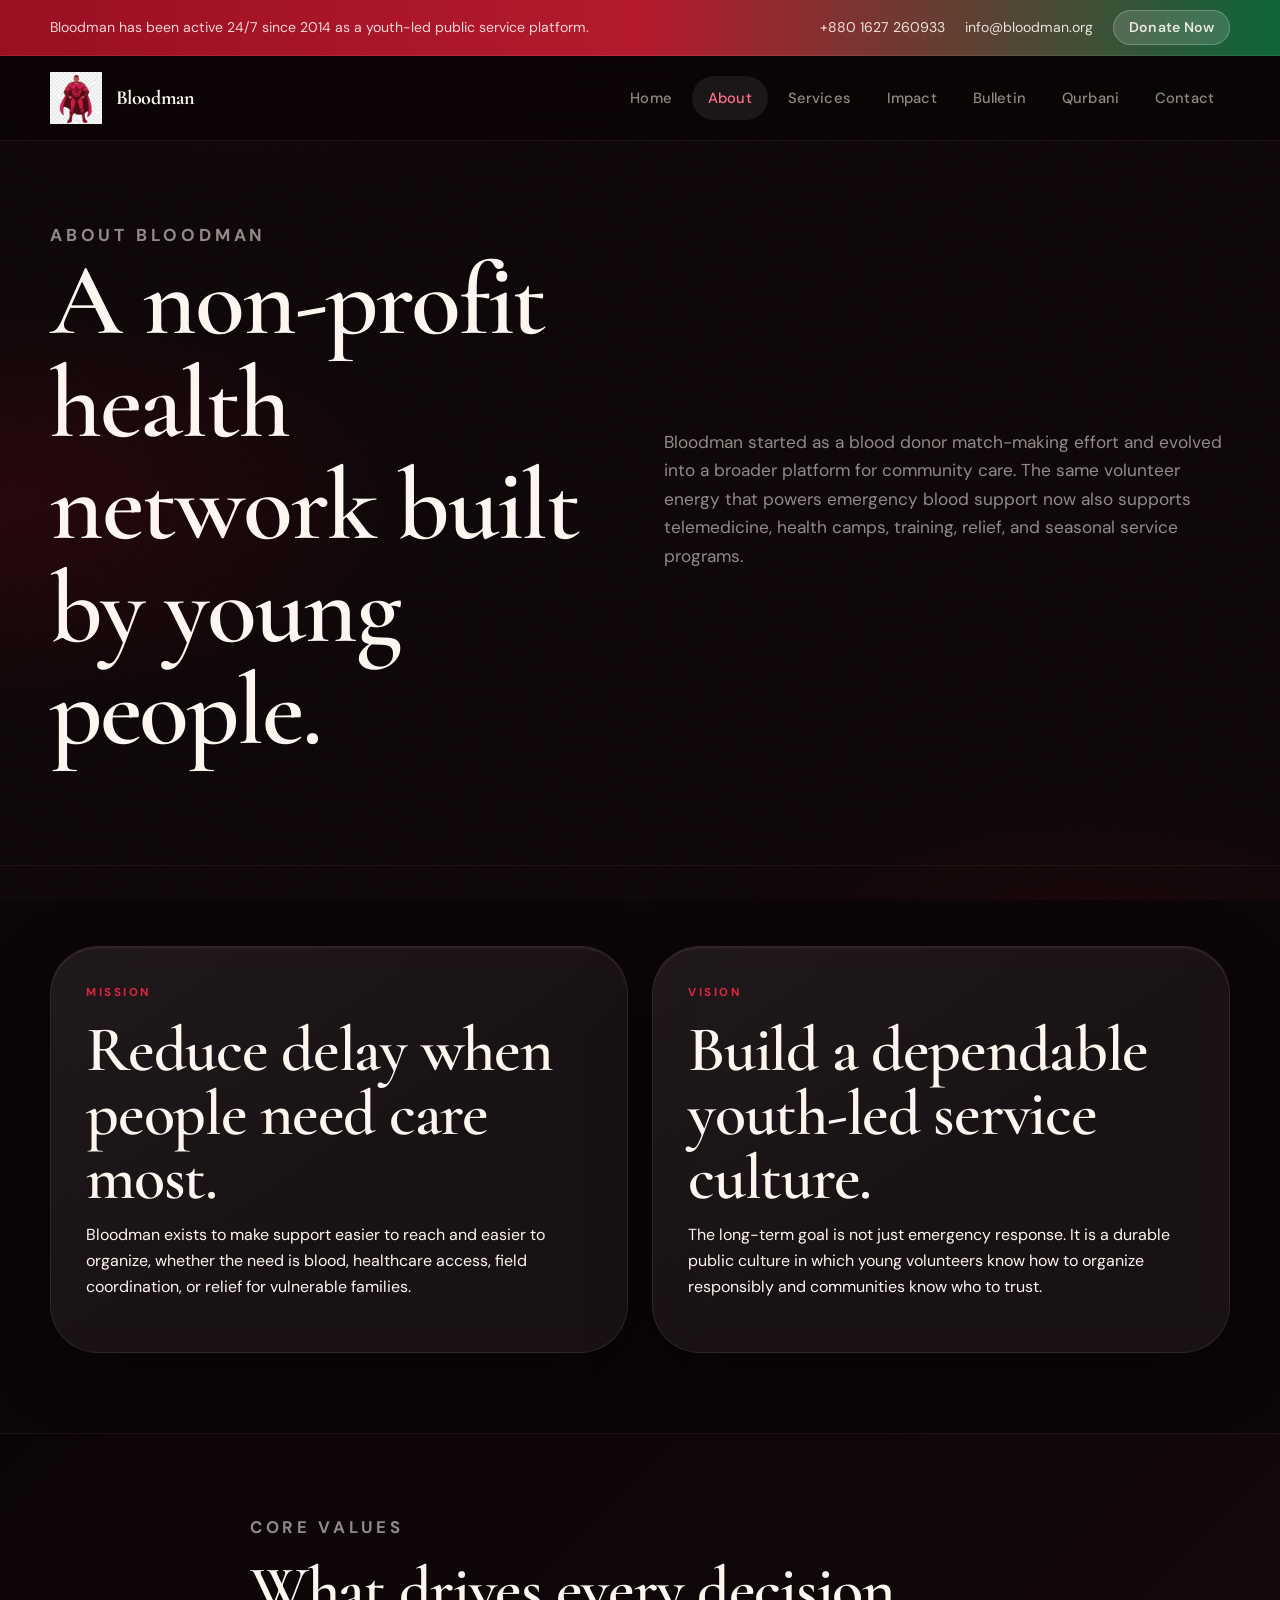
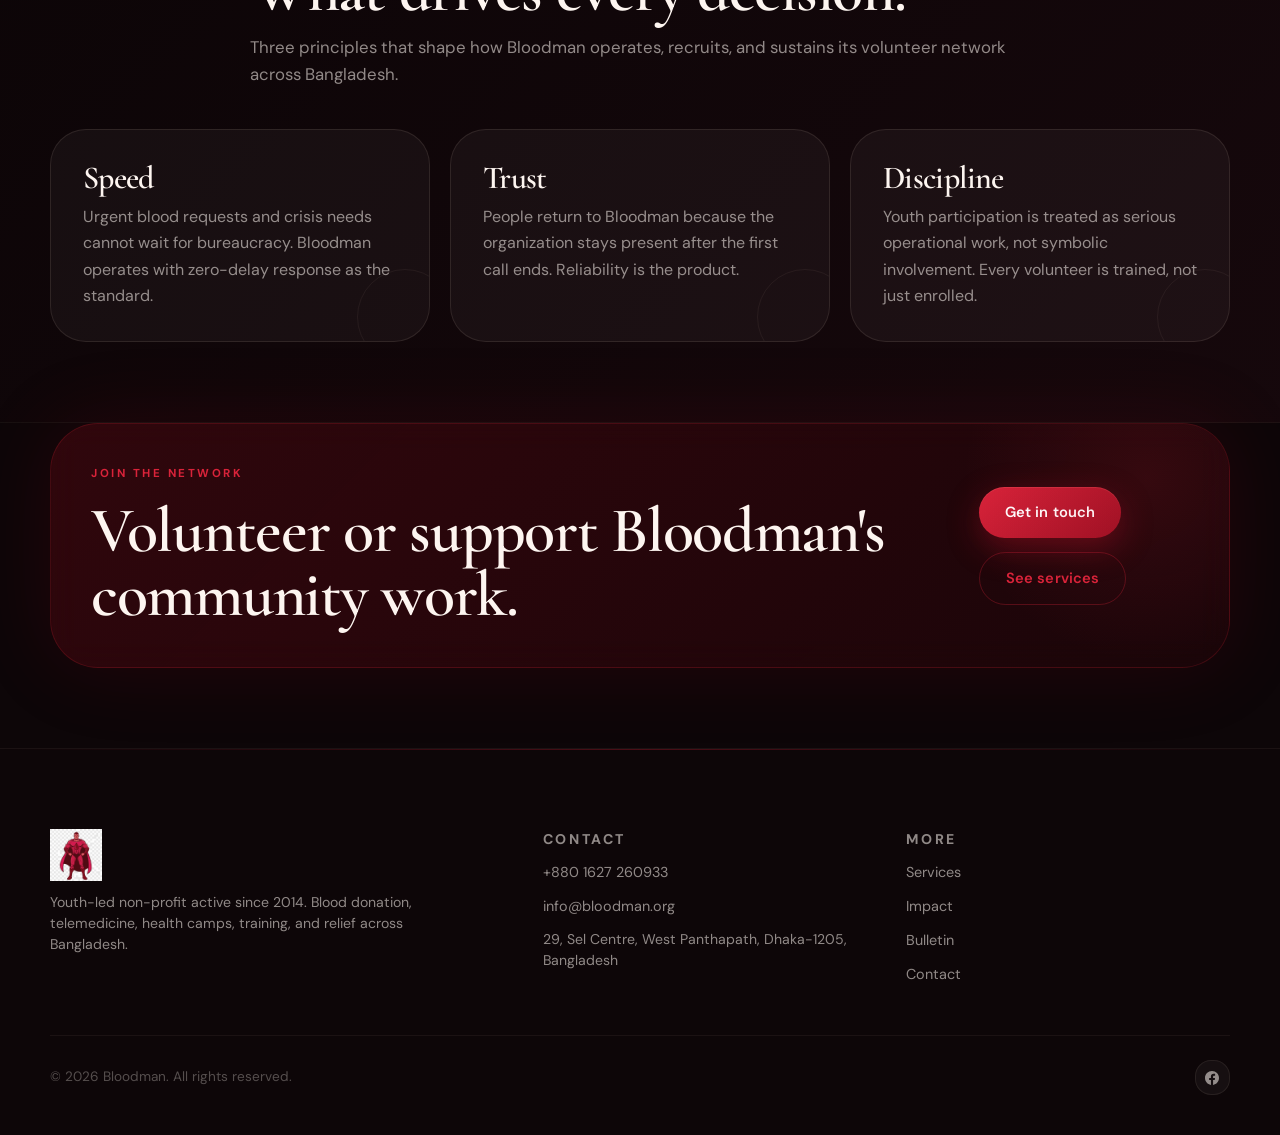
==== about.html @ 2bd9f738 "Initial commit" ====
<!DOCTYPE html>
<html lang="en">
<head>
    <meta charset="UTF-8">
    <meta name="viewport" content="width=device-width, initial-scale=1.0">
    <title>About Bloodman</title>
    <link rel="icon" type="image/png" href="assets/bloodman-logo.png">
    <link rel="apple-touch-icon" href="assets/bloodman-logo.png">
    <meta name="description" content="Learn about Bloodman, a youth-led non-profit platform for blood donor matching, telemedicine, relief, and social good in Bangladesh.">
    <link rel="preconnect" href="https://fonts.googleapis.com">
    <link rel="preconnect" href="https://fonts.gstatic.com" crossorigin>
    <link rel="stylesheet" href="css/style.css">
    <script defer src="js/script.js"></script>
</head>
<body>
    <div class="site-shell">

        <div class="top-bar">
            <div class="container top-bar-inner">
                <p>Bloodman has been active 24/7 since 2014 as a youth-led public service platform.</p>
                <div class="top-bar-links">
                    <a href="tel:+8801627260933">+880 1627 260933</a>
                    <a href="mailto:info@bloodman.org">info@bloodman.org</a>
                    <a href="https://docs.google.com/forms/d/e/1FAIpQLSe0LbAngYgEhbChUBOO2RM7obSquW6U60OpE1OqbmwCYLhreg/viewform?pli=1" target="_blank" rel="noreferrer" class="top-donate">Donate Now</a>
                </div>
            </div>
        </div>

        <header class="navbar">
            <div class="container nav-container">
                <a href="index.html" class="brand">
                    <img src="assets/bloodman-logo.png" alt="Bloodman logo" class="brand-logo">
                    <span class="brand-copy"><strong>Bloodman</strong></span>
                    </a>
                <button class="menu-toggle" type="button" aria-expanded="false" aria-controls="primary-nav" aria-label="Toggle navigation">
                    <span></span>
                    <span></span>
                </button>
                <nav id="primary-nav" class="site-nav">
                    <ul class="nav-list">
                        <li><a href="index.html">Home</a></li>
                        <li><a href="about.html" class="active">About</a></li>
                        <li><a href="services.html">Services</a></li>
                        <li class="has-submenu">
                            <a href="projects.html">Impact</a>
                            <ul class="submenu">
                                <li><a href="projects.html#our-work">Our Work</a></li>
                                <li><a href="projects.html#program-tracks">Program Tracks</a></li>
                                <li><a href="projects.html#partners-awards">Partners &amp; Awards</a></li>
                            </ul>
                        </li>
                        <li class="has-submenu">
                            <a href="bulletin.html">Bulletin</a>
                            <ul class="submenu">
                                <li><a href="bulletin.html#news-events">News &amp; Events</a></li>
                                <li><a href="bulletin.html#tv-coverage">TV Coverage</a></li>
                            </ul>
                        </li>
                        <li><a href="qurbani.html">Qurbani</a></li>
                        <li><a href="contact.html">Contact</a></li>
                    </ul>
                </nav>
            </div>
        </header>

        <main>

            <!-- Page hero -->
            <section class="page-hero">
                <div class="container page-hero-grid">
                    <div data-reveal>
                        <p class="eyebrow">About Bloodman</p>
                        <h1>A non-profit health network built by young people.</h1>
                    </div>
                    <div data-reveal>
                        <p>Bloodman started as a blood donor match-making effort and evolved into a broader platform for community care. The same volunteer energy that powers emergency blood support now also supports telemedicine, health camps, training, relief, and seasonal service programs.</p>
                    </div>
                </div>
            </section>

            <!-- Mission / Vision with overlaying image card -->
            <section class="section">
                <div class="container twin-cards">
                    <article class="surface-card" data-reveal>
                        <p class="card-kicker">Mission</p>
                        <h2>Reduce delay when people need care most.</h2>
                        <p>Bloodman exists to make support easier to reach and easier to organize, whether the need is blood, healthcare access, field coordination, or relief for vulnerable families.</p>
                    </article>
                    <article class="surface-card" data-reveal>
                        <p class="card-kicker">Vision</p>
                        <h2>Build a dependable youth-led service culture.</h2>
                        <p>The long-term goal is not just emergency response. It is a durable public culture in which young volunteers know how to organize responsibly and communities know who to trust.</p>
                    </article>
                </div>
            </section>

            <!-- Values – contrast section with overlaying glass cards -->
            <section class="section section-contrast">
                <div class="container section-heading" data-reveal>
                    <p class="eyebrow">Core values</p>
                    <h2>What drives every decision.</h2>
                    <p>Three principles that shape how Bloodman operates, recruits, and sustains its volunteer network across Bangladesh.</p>
                </div>
                <div class="container values-grid">
                    <article class="value-card" data-reveal>
                        <h3>Speed</h3>
                        <p>Urgent blood requests and crisis needs cannot wait for bureaucracy. Bloodman operates with zero-delay response as the standard.</p>
                    </article>
                    <article class="value-card" data-reveal>
                        <h3>Trust</h3>
                        <p>People return to Bloodman because the organization stays present after the first call ends. Reliability is the product.</p>
                    </article>
                    <article class="value-card" data-reveal>
                        <h3>Discipline</h3>
                        <p>Youth participation is treated as serious operational work, not symbolic involvement. Every volunteer is trained, not just enrolled.</p>
                    </article>
                </div>
            </section>

            <!-- CTA -->
            <section class="section cta-section">
                <div class="container cta-panel" data-reveal>
                    <div>
                        <p class="eyebrow">Join the network</p>
                        <h2>Volunteer or support Bloodman's community work.</h2>
                    </div>
                    <div class="cta-actions">
                        <a href="contact.html" class="btn btn-primary">Get in touch</a>
                        <a href="services.html" class="btn btn-ghost">See services</a>
                    </div>
                </div>
            </section>

        </main>

        <footer class="footer">
            <div class="container footer-grid">
                <div>
                    <a href="index.html" class="brand footer-brand">
                        <img src="assets/bloodman-logo.png" alt="Bloodman logo" class="brand-logo">
                        
                    </a>
                    <p class="footer-about">Youth-led non-profit active since 2014. Blood donation, telemedicine, health camps, training, and relief across Bangladesh.</p>
                </div>
                <div>
                    <p class="footer-label">Contact</p>
                    <a href="tel:+8801627260933">+880 1627 260933</a>
                    <a href="mailto:info@bloodman.org">info@bloodman.org</a>
                    <p>29, Sel Centre, West Panthapath, Dhaka-1205, Bangladesh</p>
                </div>
                <div>
                    <p class="footer-label">More</p>
                    <a href="services.html">Services</a>
                    <a href="projects.html">Impact</a>
                    <a href="bulletin.html">Bulletin</a>
                    <a href="contact.html">Contact</a>
                </div>
            </div>
            <div class="container footer-bottom">
                <p>&copy; 2026 Bloodman. All rights reserved.</p>
                <div class="footer-socials">
                    <a href="https://www.facebook.com/BloodmanBD/" target="_blank" rel="noreferrer" class="footer-social-link" aria-label="Facebook">
                        <svg width="14" height="14" viewBox="0 0 24 24" fill="currentColor"><path d="M24 12.073c0-6.627-5.373-12-12-12s-12 5.373-12 12c0 5.99 4.388 10.954 10.125 11.854v-8.385H7.078v-3.47h3.047V9.43c0-3.007 1.792-4.669 4.533-4.669 1.312 0 2.686.235 2.686.235v2.953H15.83c-1.491 0-1.956.925-1.956 1.874v2.25h3.328l-.532 3.47h-2.796v8.385C19.612 23.027 24 18.062 24 12.073z"/></svg>
                    </a>
                </div>
            </div>
        </footer>

    </div>
</body>
</html>
---- css/style.css ----
/* ============================================================
   BLOODMAN — Design System 2.0
   Aesthetic: Cinematic Dark Luxury · Editorial Crimson
   ============================================================ */

@import url('https://fonts.googleapis.com/css2?family=Cormorant+Garamond:ital,wght@0,400;0,600;0,700;1,400;1,600&family=DM+Sans:wght@300;400;500;600;700&display=swap');

/* ── Variables ─────────────────────────────────────────── */
:root {
    /* Palette */
    --bg:           #0d0608;
    --bg-2:         #130a0c;
    --surface:      rgba(22, 10, 13, 0.92);
    --surface-light: rgba(255, 248, 244, 0.04);
    --glass:        rgba(255, 248, 244, 0.05);
    --glass-border: rgba(255, 220, 210, 0.10);
    --glass-strong: rgba(255, 248, 244, 0.09);

    --ink:          #fdf5f0;
    --ink-muted:    rgba(253, 245, 240, 0.55);
    --ink-dim:      rgba(253, 245, 240, 0.30);

    --red:          #d9233a;
    --red-deep:     #9a0f22;
    --red-glow:     rgba(217, 35, 58, 0.22);
    --red-soft:     rgba(217, 35, 58, 0.12);
    --red-bright:   #ff3f57;

    --gold:         #c89b5a;
    --gold-soft:    rgba(200, 155, 90, 0.15);

    --green:        #1a8c52;
    --green-glow:   rgba(26, 140, 82, 0.18);

    /* Radii */
    --r-sm:  16px;
    --r-md:  24px;
    --r-lg:  36px;
    --r-xl:  48px;
    --r-pill: 999px;

    /* Shadows */
    --shadow-sm:    0 4px 20px rgba(0,0,0,0.35);
    --shadow-md:    0 12px 48px rgba(0,0,0,0.5);
    --shadow-lg:    0 24px 80px rgba(0,0,0,0.65);
    --shadow-glow:  0 0 60px var(--red-glow);
    --shadow-card:  0 2px 1px rgba(255,220,200,0.06) inset, 0 20px 60px rgba(0,0,0,0.55);

    /* Type */
    --font-display: 'Cormorant Garamond', 'Georgia', serif;
    --font-body:    'DM Sans', 'Trebuchet MS', sans-serif;

    /* Layout */
    --container:    1180px;

    /* Transitions */
    --ease:         cubic-bezier(0.25, 0.46, 0.45, 0.94);
    --ease-spring:  cubic-bezier(0.34, 1.56, 0.64, 1);
    --dur-fast:     160ms;
    --dur-mid:      280ms;
    --dur-slow:     600ms;
}

/* ── Reset & Base ──────────────────────────────────────── */
*, *::before, *::after { box-sizing: border-box; }

html {
    scroll-behavior: smooth;
    -webkit-text-size-adjust: 100%;
}

body {
    margin: 0;
    min-width: 320px;
    background: var(--bg);
    color: var(--ink);
    font-family: var(--font-body);
    font-size: 1rem;
    line-height: 1.65;
    -webkit-font-smoothing: antialiased;
}

body.nav-open { overflow: hidden; }

img { display: block; max-width: 100%; height: auto; }
a { color: inherit; text-decoration: none; }
button, input, textarea, select { font: inherit; }

h1, h2, h3, h4 {
    font-family: var(--font-display);
    font-weight: 600;
    line-height: 1.0;
    letter-spacing: -0.02em;
    margin-top: 0;
}

h1 { font-size: clamp(3.2rem, 8vw, 7rem); margin-bottom: 1rem; }
h2 { font-size: clamp(2.2rem, 5vw, 4.2rem); margin-bottom: 0.75rem; }
h3 { font-size: clamp(1.5rem, 2.5vw, 2.4rem); margin-bottom: 0.6rem; }
p  { margin-top: 0; }

/* ── Background canvas ─────────────────────────────────── */
.site-shell {
    position: relative;
    min-height: 100vh;
    overflow: clip;
}

/* Subtle grain overlay */
.site-shell::before {
    content: "";
    position: fixed;
    inset: 0;
    pointer-events: none;
    z-index: 0;
    background-image: url("data:image/svg+xml,%3Csvg viewBox='0 0 512 512' xmlns='http://www.w3.org/2000/svg'%3E%3Cfilter id='n'%3E%3CfeTurbulence type='fractalNoise' baseFrequency='0.75' numOctaves='4' stitchTiles='stitch'/%3E%3C/filter%3E%3Crect width='100%25' height='100%25' filter='url(%23n)' opacity='1'/%3E%3C/svg%3E");
    background-size: 180px;
    opacity: 0.032;
}

/* Radial ambient glow */
.site-shell::after {
    content: "";
    position: fixed;
    inset: 0;
    pointer-events: none;
    z-index: 0;
    background:
        radial-gradient(ellipse 80% 55% at 20% -10%, rgba(160, 15, 30, 0.22) 0%, transparent 55%),
        radial-gradient(ellipse 60% 45% at 85% 110%, rgba(120, 10, 22, 0.18) 0%, transparent 50%);
}

main, header, footer, .top-bar { position: relative; z-index: 1; }

/* ── Container ─────────────────────────────────────────── */
.container {
    width: min(calc(100% - 2.5rem), var(--container));
    margin-inline: auto;
}

/* ── Top bar ───────────────────────────────────────────── */
.top-bar {
    background: linear-gradient(90deg, var(--red-deep) 0%, #b51a2e 50%, #0d6639 100%);
    border-bottom: 1px solid rgba(255,255,255,0.08);
}

.top-bar-inner {
    display: flex;
    justify-content: space-between;
    align-items: center;
    gap: 1rem;
    padding: 0.65rem 0;
    font-size: 0.88rem;
    font-weight: 400;
    color: rgba(255,248,244,0.85);
}

.top-bar-inner p { margin: 0; max-width: 56ch; }

.top-bar-links {
    display: flex;
    gap: 1.25rem;
    align-items: center;
    flex-wrap: wrap;
}

.top-bar-links a { color: rgba(255,248,244,0.88); transition: color var(--dur-fast); }
.top-bar-links a:hover { color: #fff; }

.top-donate {
    padding: 0.28rem 0.9rem;
    border-radius: var(--r-pill);
    background: rgba(255,255,255,0.14);
    border: 1px solid rgba(255,255,255,0.22);
    font-weight: 600;
    letter-spacing: 0.02em;
    transition: background var(--dur-fast), color var(--dur-fast);
}

.top-donate:hover {
    background: rgba(255,255,255,0.26);
    color: #fff;
}

/* ── Navbar ────────────────────────────────────────────── */
.navbar {
    position: sticky;
    top: 0;
    z-index: 100;
    backdrop-filter: blur(28px) saturate(1.4);
    -webkit-backdrop-filter: blur(28px) saturate(1.4);
    background: rgba(10, 4, 6, 0.82);
    border-bottom: 1px solid rgba(255,220,200,0.07);
    transition: background var(--dur-mid) var(--ease);
}

.nav-container {
    display: flex;
    align-items: center;
    justify-content: space-between;
    gap: 1.5rem;
    padding: 1rem 0;
}

/* Brand */
.brand {
    display: inline-flex;
    align-items: center;
    gap: 0.85rem;
    flex-shrink: 0;
}

.brand-logo {
    height: 52px;
    width: 52px;
    object-fit: contain;
    transition: transform var(--dur-mid) var(--ease-spring);
}

.brand:hover .brand-logo { transform: scale(1.06); }

.brand-copy {
    display: flex;
    flex-direction: column;
    gap: 0.06rem;
}

.brand-copy strong {
    font-family: var(--font-display);
    font-size: 1.25rem;
    font-weight: 700;
    letter-spacing: -0.02em;
    color: var(--ink);
    line-height: 1;
}

.brand-copy small {
    font-size: 0.75rem;
    color: var(--ink-muted);
    letter-spacing: 0.04em;
    line-height: 1;
}

/* Nav list */
.site-nav { display: flex; }

.nav-list {
    display: flex;
    align-items: center;
    gap: 0.25rem;
    list-style: none;
    margin: 0;
    padding: 0;
}

.has-submenu { position: relative; }

.nav-list > li > a {
    display: inline-flex;
    align-items: center;
    min-height: 2.6rem;
    padding: 0.6rem 1rem;
    border-radius: var(--r-pill);
    color: var(--ink-muted);
    font-size: 0.92rem;
    font-weight: 500;
    letter-spacing: 0.01em;
    transition: color var(--dur-fast), background var(--dur-fast);
}

.nav-list > li > a:hover,
.nav-list > li > a.active {
    color: var(--ink);
    background: rgba(255,255,255,0.07);
}

.nav-list > li > a.active {
    color: #ff7088;
}

/* Submenu */
.submenu {
    position: absolute;
    top: 100%;
    left: 50%;
    transform: translateX(-50%) translateY(8px);
    display: grid;
    gap: 0.2rem;
    min-width: 210px;
    padding: 0.6rem;
    padding-top: 0.9rem; /* includes the 0.6rem bridge gap so hover is continuous */
    list-style: none;
    margin: 0;
    border: 1px solid var(--glass-border);
    border-radius: var(--r-md);
    background: rgba(18, 8, 11, 0.96);
    backdrop-filter: blur(24px);
    box-shadow: var(--shadow-lg), 0 0 0 1px rgba(255,80,100,0.06) inset;
    opacity: 0;
    visibility: hidden;
    pointer-events: none;
    transition: opacity var(--dur-mid) var(--ease), transform var(--dur-mid) var(--ease), visibility var(--dur-mid);
}

.submenu a {
    display: block;
    padding: 0.55rem 0.85rem;
    border-radius: var(--r-sm);
    font-size: 0.9rem;
    color: var(--ink-muted);
    transition: color var(--dur-fast), background var(--dur-fast);
}

.submenu a:hover {
    color: var(--ink);
    background: var(--glass);
}

.has-submenu:hover .submenu,
.has-submenu:focus-within .submenu {
    opacity: 1;
    visibility: visible;
    pointer-events: auto;
    transform: translateX(-50%) translateY(0);
}

/* Mobile toggle */
.menu-toggle {
    display: none;
    width: 2.75rem;
    height: 2.75rem;
    border: 1px solid rgba(255,220,200,0.12);
    border-radius: var(--r-sm);
    background: rgba(255,255,255,0.05);
    cursor: pointer;
    flex-direction: column;
    align-items: center;
    justify-content: center;
    gap: 5px;
    transition: background var(--dur-fast);
}

.menu-toggle:hover { background: rgba(255,255,255,0.10); }

.menu-toggle span {
    display: block;
    width: 1.1rem;
    height: 1.5px;
    background: var(--ink);
    border-radius: 2px;
    transition: transform var(--dur-mid) var(--ease), opacity var(--dur-mid);
}

body.nav-open .menu-toggle span:nth-child(1) { transform: translateY(6.5px) rotate(45deg); }
body.nav-open .menu-toggle span:nth-child(2) { transform: translateY(-6.5px) rotate(-45deg); }

/* ── Eyebrow / Kicker ──────────────────────────────────── */
.eyebrow, .card-kicker {
    margin: 0 0 1rem;
    color: var(--red);
    font-size: 0.72rem;
    font-weight: 700;
    text-transform: uppercase;
    letter-spacing: 0.22em;
}

/* ── Buttons ───────────────────────────────────────────── */
.btn {
    display: inline-flex;
    align-items: center;
    justify-content: center;
    gap: 0.5rem;
    min-height: 3rem;
    padding: 0.85rem 1.6rem;
    border-radius: var(--r-pill);
    font-family: var(--font-body);
    font-size: 0.92rem;
    font-weight: 600;
    letter-spacing: 0.01em;
    border: none;
    cursor: pointer;
    transition: transform var(--dur-mid) var(--ease-spring), box-shadow var(--dur-mid) var(--ease), background var(--dur-fast);
    white-space: nowrap;
}

.btn:hover { transform: translateY(-2px); }
.btn:active { transform: translateY(0); }

.btn-primary {
    background: linear-gradient(135deg, var(--red) 0%, var(--red-deep) 100%);
    color: #fff;
    box-shadow: 0 10px 32px rgba(170, 15, 35, 0.45), 0 1px 0 rgba(255,120,120,0.2) inset;
}

.btn-primary:hover {
    box-shadow: 0 16px 48px rgba(170, 15, 35, 0.6), 0 1px 0 rgba(255,120,120,0.2) inset;
}

.btn-secondary {
    background: rgba(255,255,255,0.07);
    color: var(--ink);
    border: 1px solid rgba(255,220,200,0.14);
    box-shadow: var(--shadow-sm);
}

.btn-secondary:hover {
    background: rgba(255,255,255,0.12);
    border-color: rgba(255,220,200,0.22);
}

.btn-ghost {
    background: transparent;
    color: var(--red);
    border: 1px solid rgba(217,35,58,0.3);
}

.btn-ghost:hover {
    background: var(--red-soft);
    border-color: rgba(217,35,58,0.5);
}

/* ── Glass Card base ───────────────────────────────────── */
.card {
    position: relative;
    border: 1px solid var(--glass-border);
    border-radius: var(--r-lg);
    background: var(--glass);
    backdrop-filter: blur(20px);
    -webkit-backdrop-filter: blur(20px);
    box-shadow: var(--shadow-card);
    overflow: hidden;
}

.card::before {
    content: "";
    position: absolute;
    inset: 0;
    border-radius: inherit;
    background: linear-gradient(145deg, rgba(255,255,255,0.04) 0%, transparent 60%);
    pointer-events: none;
}

/* ── ─────────────────── HERO ────────────────────── ── */
.hero-home {
    position: relative;
    padding: 3.5rem 0 5rem;
    overflow: hidden;
}

/* Large decorative ring */
.hero-home::before {
    content: "";
    position: absolute;
    top: -20%;
    right: -12%;
    width: 700px;
    height: 700px;
    border-radius: 50%;
    border: 1px solid rgba(217,35,58,0.1);
    pointer-events: none;
}

.hero-home::after {
    content: "";
    position: absolute;
    top: -8%;
    right: -6%;
    width: 480px;
    height: 480px;
    border-radius: 50%;
    border: 1px solid rgba(217,35,58,0.08);
    pointer-events: none;
}

.hero-grid {
    display: grid;
    grid-template-columns: 1fr 1fr;
    align-items: center;
    gap: 3rem;
    position: relative;
    z-index: 1;
}

.hero-copy { max-width: 42rem; }

.lead {
    max-width: 56ch;
    color: var(--ink-muted);
    font-size: clamp(1rem, 1.8vw, 1.18rem);
    line-height: 1.7;
}

.hero-actions {
    display: flex;
    gap: 0.85rem;
    flex-wrap: wrap;
    margin-top: 2rem;
}

/* Mini proof badges */
.mini-proof {
    display: flex;
    gap: 1rem;
    margin-top: 2.5rem;
    flex-wrap: wrap;
}

.mini-proof-item {
    padding: 0.9rem 1.2rem;
    border: 1px solid var(--glass-border);
    border-radius: var(--r-md);
    background: var(--glass);
    backdrop-filter: blur(16px);
    flex: 1 1 140px;
}

.mini-proof-item span {
    display: block;
    font-family: var(--font-display);
    font-size: 1.6rem;
    font-weight: 700;
    color: var(--red);
    line-height: 1;
    margin-bottom: 0.25rem;
}

.mini-proof-item p {
    margin: 0;
    font-size: 0.82rem;
    color: var(--ink-muted);
    line-height: 1.35;
}

/* ── Hero Visual Stack ─────────────────────────────────── */
.hero-visual {
    position: relative;
    display: flex;
    flex-direction: column;
    gap: 1rem;
}

.hero-image-frame {
    position: relative;
    border-radius: var(--r-xl);
    overflow: hidden;
    border: 1px solid var(--glass-border);
    box-shadow: var(--shadow-lg), var(--shadow-glow);
    min-height: 500px;
}

.hero-primary-image {
    width: 100%;
    height: 100%;
    object-fit: cover;
    border-radius: inherit;
    transition: transform 800ms var(--ease);
}

.hero-image-frame:hover .hero-primary-image {
    transform: scale(1.03);
}

.hero-image-frame::after {
    content: "";
    position: absolute;
    inset: 0;
    background: linear-gradient(to bottom, transparent 50%, rgba(10,4,6,0.7));
    pointer-events: none;
}

/* ── OVERLAYING FLOATING CARDS ─────────────────────────── */
.hero-info-grid {
    display: grid;
    grid-template-columns: 1.3fr 0.9fr;
    gap: 0.85rem;
    /* Pull cards UP to overlap the image */
    margin-top: -5rem;
    position: relative;
    z-index: 2;
    padding: 0 0.5rem;
}

/* Single overlaying card variant (no brand card) */
.hero-info-single {
    margin-top: -4rem;
    position: relative;
    z-index: 2;
    padding: 0 0.5rem;
}
.hero-info-single .floating-card {
    width: 100%;
}

.floating-card {
    padding: 1.4rem 1.5rem;
    border: 1px solid var(--glass-border);
    border-radius: var(--r-lg);
    background: rgba(14, 6, 8, 0.88);
    backdrop-filter: blur(28px) saturate(1.2);
    -webkit-backdrop-filter: blur(28px) saturate(1.2);
    box-shadow: 0 2px 0 rgba(255,220,200,0.06) inset, var(--shadow-lg);
    transition: transform var(--dur-mid) var(--ease), box-shadow var(--dur-mid);
}

.floating-card:hover {
    transform: translateY(-4px);
    box-shadow: 0 2px 0 rgba(255,220,200,0.08) inset, 0 32px 80px rgba(0,0,0,0.7);
}

.hero-note-brand {
    display: flex;
    align-items: flex-start;
    gap: 1rem;
}

.floating-logo {
    width: 70px;
    height: 70px;
    object-fit: contain;
    border-radius: var(--r-md);
    flex-shrink: 0;
}

.hero-note-card h2 {
    margin-bottom: 0;
    font-size: clamp(1.3rem, 2.2vw, 1.85rem);
    color: var(--ink);
    line-height: 1.05;
}

.hero-note-accent {
    background: linear-gradient(145deg, rgba(155,10,25,0.9) 0%, rgba(100,5,15,0.95) 100%);
    border-color: rgba(255,80,100,0.2);
}

.hero-note-accent .card-kicker { color: rgba(255,200,200,0.8); }

.hero-note-accent strong {
    display: block;
    font-family: var(--font-display);
    font-size: clamp(1.3rem, 2vw, 1.8rem);
    line-height: 1.05;
    color: var(--ink);
}

/* ── Impact stats strip ────────────────────────────────── */
.impact-strip {
    padding: 3.5rem 0;
    position: relative;
}

.impact-strip::before {
    content: "";
    position: absolute;
    inset: 0;
    background: linear-gradient(90deg, transparent, rgba(155,10,25,0.05), transparent);
    pointer-events: none;
}

.stats-grid {
    display: grid;
    grid-template-columns: repeat(4, 1fr);
    gap: 1.25rem;
}

.stat-card {
    padding: 1.75rem 1.5rem;
    border: 1px solid var(--glass-border);
    border-radius: var(--r-lg);
    background: var(--glass);
    backdrop-filter: blur(12px);
    transition: transform var(--dur-mid) var(--ease), border-color var(--dur-mid);
    overflow: hidden;
    position: relative;
}

.stat-card::after {
    content: "";
    position: absolute;
    top: 0;
    left: 0;
    right: 0;
    height: 2px;
    background: linear-gradient(90deg, transparent, var(--red), transparent);
    opacity: 0;
    transition: opacity var(--dur-mid);
}

.stat-card:hover { transform: translateY(-3px); border-color: rgba(217,35,58,0.2); }
.stat-card:hover::after { opacity: 1; }

.stat-number {
    display: block;
    margin-bottom: 0.4rem;
    font-family: var(--font-display);
    font-size: clamp(2.2rem, 4vw, 3.5rem);
    font-weight: 700;
    color: var(--red);
    line-height: 1;
    letter-spacing: -0.03em;
}

.stat-card p {
    margin: 0;
    color: var(--ink-muted);
    font-size: 0.9rem;
    line-height: 1.35;
}

/* ── Sections ──────────────────────────────────────────── */
.section {
    padding: 5rem 0;
    position: relative;
}

.section-heading {
    max-width: 780px;
    margin-bottom: 2.5rem;
}

.section-heading p {
    color: var(--ink-muted);
    font-size: 1.05rem;
}

/* ── Bento grid ────────────────────────────────────────── */
.bento-grid {
    display: grid;
    grid-template-columns: repeat(3, 1fr);
    gap: 1.25rem;
}

.bento-card {
    padding: 2rem;
    min-height: 220px;
    border: 1px solid var(--glass-border);
    border-radius: var(--r-lg);
    background: var(--glass);
    backdrop-filter: blur(12px);
    position: relative;
    overflow: hidden;
    transition: transform var(--dur-mid) var(--ease), border-color var(--dur-mid), box-shadow var(--dur-mid);
}

.bento-card:hover {
    transform: translateY(-4px);
    border-color: rgba(217,35,58,0.18);
    box-shadow: 0 24px 60px rgba(0,0,0,0.5), 0 0 30px rgba(217,35,58,0.07);
}

.bento-card::before {
    content: "";
    position: absolute;
    inset: 0;
    background: linear-gradient(145deg, rgba(255,255,255,0.03) 0%, transparent 70%);
    pointer-events: none;
}

.bento-card p { color: var(--ink-muted); }

.bento-card.wide { grid-column: span 2; }

/* 2×2 equal grid override (4 service cards) */
.bento-grid-2x2 {
    grid-template-columns: repeat(2, 1fr);
}
.bento-grid-2x2 .bento-card {
    min-height: 260px;
    grid-column: auto; /* reset any span overrides */
}

.bento-card.accent {
    background: linear-gradient(145deg, rgba(155,10,25,0.88) 0%, rgba(100,5,15,0.92) 100%);
    border-color: rgba(255,80,100,0.15);
}

.bento-card.accent p,
.bento-card.accent .card-kicker {
    color: rgba(255,200,200,0.75);
}

/* ── Section contrast (spotlight) ─────────────────────── */
.section-contrast {
    background:
        linear-gradient(135deg, rgba(12,5,7,0.98) 0%, rgba(22,8,12,0.99) 100%);
    border-top: 1px solid rgba(255,220,200,0.05);
    border-bottom: 1px solid rgba(255,220,200,0.05);
}

.split-spotlight {
    display: grid;
    grid-template-columns: 1fr 1fr;
    align-items: center;
    gap: 4rem;
}

.spotlight-media {
    position: relative;
    border-radius: var(--r-xl);
    overflow: hidden;
    border: 1px solid var(--glass-border);
    box-shadow: var(--shadow-lg);
    aspect-ratio: 4/3;
}

.spotlight-media img {
    width: 100%;
    height: 100%;
    object-fit: cover;
    transition: transform 600ms var(--ease);
}

.spotlight-media:hover img { transform: scale(1.04); }

/* Overlapping accent badge on spotlight */
.spotlight-media::before {
    content: "Impact";
    position: absolute;
    top: 1.2rem;
    left: 1.2rem;
    z-index: 2;
    padding: 0.3rem 0.8rem;
    border-radius: var(--r-pill);
    background: rgba(217,35,58,0.9);
    color: #fff;
    font-size: 0.7rem;
    font-weight: 700;
    letter-spacing: 0.14em;
    text-transform: uppercase;
}

.spotlight-copy { position: relative; }

.spotlight-copy p { color: var(--ink-muted); }

.text-link {
    display: inline-flex;
    align-items: center;
    gap: 0.4rem;
    color: var(--red);
    font-weight: 600;
    font-size: 0.95rem;
    transition: gap var(--dur-fast);
}

.text-link::after { content: "→"; transition: transform var(--dur-fast); }
.text-link:hover::after { transform: translateX(4px); }

/* ── Feature columns ───────────────────────────────────── */
.feature-columns {
    display: grid;
    grid-template-columns: repeat(3, 1fr);
    gap: 1.25rem;
}

.feature-column {
    padding: 2rem;
    border: 1px solid var(--glass-border);
    border-radius: var(--r-lg);
    background: var(--glass);
    position: relative;
    overflow: hidden;
    transition: transform var(--dur-mid) var(--ease), border-color var(--dur-mid);
}

.feature-column:hover {
    transform: translateY(-3px);
    border-color: rgba(217,35,58,0.2);
}

.feature-column h3 {
    font-size: 1.6rem;
    color: var(--ink);
}

.feature-column p { color: var(--ink-muted); margin: 0; }

/* Left accent line on feature columns */
.feature-column::after {
    content: "";
    position: absolute;
    top: 1.8rem;
    bottom: 1.8rem;
    left: 0;
    width: 3px;
    border-radius: 0 3px 3px 0;
    background: linear-gradient(to bottom, var(--red), transparent);
    opacity: 0.5;
}

/* ── CTA section ───────────────────────────────────────── */
.cta-section { padding-top: 0; }

.cta-panel {
    display: flex;
    align-items: center;
    justify-content: space-between;
    gap: 2rem;
    padding: 2.5rem 2.5rem;
    border: 1px solid rgba(217,35,58,0.2);
    border-radius: var(--r-xl);
    background: linear-gradient(135deg, rgba(155,10,25,0.25) 0%, rgba(90,5,15,0.18) 100%);
    backdrop-filter: blur(16px);
    box-shadow: 0 0 80px rgba(155,10,25,0.15);
    position: relative;
    overflow: hidden;
}

.cta-panel::before {
    content: "";
    position: absolute;
    top: -60%;
    right: -10%;
    width: 400px;
    height: 400px;
    border-radius: 50%;
    background: radial-gradient(circle, rgba(217,35,58,0.12) 0%, transparent 65%);
    pointer-events: none;
}

.cta-panel h2 { color: var(--ink); margin-bottom: 0; }

.cta-actions { display: flex; gap: 0.85rem; flex-wrap: wrap; }

/* ── Page hero (inner pages) ───────────────────────────── */
.page-hero {
    position: relative;
    padding: 5rem 0 5.5rem;
    overflow: hidden;
    border-bottom: 1px solid rgba(255,220,200,0.06);
}

.page-hero::before {
    content: "";
    position: absolute;
    inset: 0;
    background:
        radial-gradient(ellipse 70% 60% at 0% 50%, rgba(155,10,25,0.18) 0%, transparent 50%);
    pointer-events: none;
}

.page-hero-grid {
    display: grid;
    grid-template-columns: 1fr 1fr;
    gap: 3rem;
    align-items: center;
    position: relative;
    z-index: 1;
}

.page-hero p { color: var(--ink-muted); font-size: 1.08rem; margin: 0; }

/* ── Surface card (about, contact) ─────────────────────── */
.surface-card {
    padding: 2.2rem;
    border: 1px solid var(--glass-border);
    border-radius: var(--r-xl);
    background: var(--glass);
    backdrop-filter: blur(16px);
    box-shadow: var(--shadow-card);
    position: relative;
    overflow: hidden;
}

.surface-card::before {
    content: "";
    position: absolute;
    inset: 0;
    background: linear-gradient(145deg, rgba(255,255,255,0.03) 0%, transparent 60%);
    pointer-events: none;
}

/* ── Twin cards ────────────────────────────────────────── */
.twin-cards {
    display: grid;
    grid-template-columns: 1fr 1fr;
    gap: 1.5rem;
}

/* ── Values grid ───────────────────────────────────────── */
.values-grid {
    display: grid;
    grid-template-columns: repeat(3, 1fr);
    gap: 1.25rem;
}

.value-card {
    padding: 2rem;
    border: 1px solid rgba(255,220,200,0.1);
    border-radius: var(--r-lg);
    background: rgba(255,255,255,0.04);
    position: relative;
    overflow: hidden;
    transition: transform var(--dur-mid) var(--ease);
}

.value-card:hover { transform: translateY(-3px); }

.value-card h3 { font-size: 2rem; color: var(--ink); }
.value-card p { color: var(--ink-muted); margin: 0; }

/* Number badge for value cards */
.value-card::after {
    content: "";
    position: absolute;
    bottom: -1.5rem;
    right: -1.5rem;
    width: 6rem;
    height: 6rem;
    border-radius: 50%;
    border: 1px solid rgba(255,220,200,0.06);
}

/* ── Bulletin entries ──────────────────────────────────── */
.bulletin-list {
    display: grid;
    gap: 1.5rem;
}

.bulletin-entry {
    padding: 2rem 2.2rem;
    border: 1px solid var(--glass-border);
    border-radius: var(--r-xl);
    background: var(--glass);
    backdrop-filter: blur(14px);
    position: relative;
    overflow: hidden;
    transition: transform var(--dur-mid) var(--ease), border-color var(--dur-mid);
}

.bulletin-entry:hover {
    transform: translateX(4px);
    border-color: rgba(217,35,58,0.18);
}

.bulletin-entry::before {
    content: "";
    position: absolute;
    top: 0;
    left: 0;
    bottom: 0;
    width: 3px;
    background: linear-gradient(to bottom, var(--red), transparent);
    border-radius: 0 3px 3px 0;
}

.bulletin-entry span {
    display: inline-flex;
    align-items: center;
    padding: 0.2rem 0.7rem;
    border-radius: var(--r-pill);
    background: var(--red-soft);
    border: 1px solid rgba(217,35,58,0.2);
    color: var(--red);
    font-size: 0.72rem;
    font-weight: 700;
    letter-spacing: 0.14em;
    text-transform: uppercase;
    margin-bottom: 1rem;
}

.bulletin-entry h2 { font-size: clamp(1.6rem, 3vw, 2.4rem); margin-bottom: 0.6rem; }
.bulletin-entry p { color: var(--ink-muted); margin: 0; }

/* ── Video grid ────────────────────────────────────────── */
.video-grid {
    display: grid;
    grid-template-columns: repeat(3, 1fr);
    gap: 1.25rem;
}

.video-card {
    padding: 0.6rem;
    border: 1px solid rgba(255,220,200,0.10);
    border-radius: var(--r-lg);
    background: rgba(255,255,255,0.04);
    box-shadow: var(--shadow-md);
    transition: transform var(--dur-mid) var(--ease), border-color var(--dur-mid);
}

.video-card:hover {
    transform: scale(1.015);
    border-color: rgba(217,35,58,0.18);
}

.video-card iframe {
    display: block;
    width: 100%;
    aspect-ratio: 16/9;
    border: none;
    border-radius: 16px;
    background: #0a0305;
}

/* ── Contact ───────────────────────────────────────────── */
.contact-layout {
    display: grid;
    grid-template-columns: 1fr 1fr;
    gap: 1.5rem;
    align-items: start;
}

.contact-panel {
    background: linear-gradient(145deg, rgba(22,8,12,0.9) 0%, rgba(12,5,7,0.95) 100%);
    border-color: rgba(217,35,58,0.14);
}

.contact-list {
    list-style: none;
    padding: 0;
    margin: 0;
    display: grid;
    gap: 1.2rem;
}

.contact-list li { display: grid; gap: 0.2rem; }

.contact-list strong {
    color: var(--ink-dim);
    font-size: 0.7rem;
    font-weight: 700;
    letter-spacing: 0.16em;
    text-transform: uppercase;
}

.contact-list a, .contact-list span {
    color: var(--ink-muted);
    font-size: 0.97rem;
    transition: color var(--dur-fast);
}

.contact-list a:hover { color: var(--ink); }

/* Contact form */
.contact-form { display: grid; gap: 1.1rem; }

.form-group { display: grid; gap: 0.4rem; }

label {
    font-size: 0.82rem;
    font-weight: 600;
    color: var(--ink-muted);
    letter-spacing: 0.04em;
    text-transform: uppercase;
}

input, textarea {
    width: 100%;
    padding: 0.85rem 1rem;
    border: 1px solid rgba(255,220,200,0.10);
    border-radius: var(--r-md);
    background: rgba(255,255,255,0.04);
    color: var(--ink);
    transition: border-color var(--dur-fast), box-shadow var(--dur-fast), background var(--dur-fast);
}

input:focus, textarea:focus {
    outline: none;
    border-color: rgba(217,35,58,0.45);
    background: rgba(255,255,255,0.06);
    box-shadow: 0 0 0 3px rgba(217,35,58,0.1);
}

input::placeholder, textarea::placeholder { color: var(--ink-dim); }

.form-note {
    min-height: 1.5rem;
    margin: 0;
    color: var(--red);
    font-size: 0.9rem;
    font-weight: 600;
}

/* ── Footer ────────────────────────────────────────────── */
.footer {
    padding: 5rem 0 2.5rem;
    border-top: 1px solid rgba(255,220,200,0.06);
    position: relative;
}

.footer::before {
    content: "";
    position: absolute;
    top: 0;
    left: 0;
    right: 0;
    height: 1px;
    background: linear-gradient(90deg, transparent, rgba(217,35,58,0.3), transparent);
}

.footer-grid {
    display: grid;
    grid-template-columns: 1.4fr 1fr 1fr;
    gap: 2.5rem;
    align-items: start;
}

.footer-grid > div { display: grid; gap: 0.65rem; }

.footer-about {
    color: var(--ink-muted);
    font-size: 0.9rem;
    max-width: 40ch;
    line-height: 1.6;
    margin: 0;
}

.footer-label {
    color: var(--ink-dim);
    font-size: 0.7rem;
    font-weight: 700;
    letter-spacing: 0.18em;
    text-transform: uppercase;
    margin: 0 0 0.3rem;
}

.footer-grid a {
    color: var(--ink-muted);
    font-size: 0.9rem;
    transition: color var(--dur-fast);
}

.footer-grid a:hover { color: var(--ink); }

.footer-grid p {
    color: var(--ink-muted);
    font-size: 0.88rem;
    margin: 0;
    line-height: 1.5;
}

.footer-bottom {
    margin-top: 3rem;
    padding-top: 1.5rem;
    border-top: 1px solid rgba(255,220,200,0.06);
    display: flex;
    justify-content: space-between;
    align-items: center;
    gap: 1rem;
}

.footer-bottom p {
    margin: 0;
    color: var(--ink-dim);
    font-size: 0.85rem;
}

/* Social links in footer */
.footer-socials {
    display: flex;
    gap: 0.6rem;
}

.footer-social-link {
    display: inline-flex;
    align-items: center;
    justify-content: center;
    width: 2.2rem;
    height: 2.2rem;
    border-radius: var(--r-sm);
    border: 1px solid rgba(255,220,200,0.08);
    background: rgba(255,255,255,0.04);
    color: var(--ink-muted);
    font-size: 0.85rem;
    transition: background var(--dur-fast), color var(--dur-fast), border-color var(--dur-fast);
}

.footer-social-link:hover {
    background: var(--red-soft);
    color: var(--red);
    border-color: rgba(217,35,58,0.2);
}

/* ── Timeline / service list (services page) ───────────── */
.service-list, .timeline-stack { display: grid; gap: 1.25rem; }

.timeline-panel, .service-row {
    display: grid;
    grid-template-columns: 90px 1fr;
    align-items: start;
    gap: 1.5rem;
    padding: 1.75rem 2rem;
    border: 1px solid var(--glass-border);
    border-radius: var(--r-xl);
    background: var(--glass);
    backdrop-filter: blur(12px);
    transition: transform var(--dur-mid) var(--ease), border-color var(--dur-mid);
}

.timeline-panel:hover, .service-row:hover {
    transform: translateX(4px);
    border-color: rgba(217,35,58,0.16);
}

.timeline-panel span, .service-index {
    display: inline-grid;
    place-items: center;
    width: 4rem;
    height: 4rem;
    border-radius: 50%;
    background: var(--red-soft);
    border: 1px solid rgba(217,35,58,0.2);
    color: var(--red);
    font-family: var(--font-display);
    font-size: 1.4rem;
    font-weight: 700;
}

/* ── Step / track cards ────────────────────────────────── */
.step-grid, .track-grid {
    display: grid;
    grid-template-columns: repeat(3, 1fr);
    gap: 1.25rem;
}

.step-card, .track-card {
    padding: 1.8rem;
    border: 1px solid var(--glass-border);
    border-radius: var(--r-lg);
    background: var(--glass);
    backdrop-filter: blur(12px);
    transition: transform var(--dur-mid) var(--ease);
}

.step-card:hover, .track-card:hover { transform: translateY(-3px); }

.step-card span {
    display: inline-grid;
    place-items: center;
    width: 3.4rem;
    height: 3.4rem;
    border-radius: 50%;
    background: var(--red-soft);
    color: var(--red);
    font-family: var(--font-display);
    font-size: 1.2rem;
    font-weight: 700;
    margin-bottom: 1rem;
}

.track-card p, .step-card p { color: var(--ink-muted); }

/* Impact grid cards */
.impact-grid-cards, .detail-grid {
    display: grid;
    grid-template-columns: repeat(2, 1fr);
    gap: 1.25rem;
}

.impact-card, .detail-card {
    border: 1px solid var(--glass-border);
    border-radius: var(--r-xl);
    background: var(--glass);
    backdrop-filter: blur(12px);
    overflow: hidden;
    transition: transform var(--dur-mid) var(--ease);
}

.impact-card:hover, .detail-card:hover { transform: translateY(-3px); }

.impact-card img {
    width: 100%;
    aspect-ratio: 16/9;
    object-fit: cover;
}

.impact-card div, .detail-card { padding: 1.75rem; }
.impact-card p, .detail-card p { color: var(--ink-muted); }

/* Media / form cards */
.media-grid, .forms-grid {
    display: grid;
    grid-template-columns: repeat(2, 1fr);
    gap: 1.25rem;
}

.media-card, .form-card {
    padding: 1.7rem;
    border: 1px solid var(--glass-border);
    border-radius: var(--r-xl);
    background: var(--glass);
    backdrop-filter: blur(12px);
    transition: transform var(--dur-mid) var(--ease);
}

.media-card:hover, .form-card:hover { transform: translateY(-3px); }

.media-thumb {
    width: 100%;
    aspect-ratio: 16/9;
    object-fit: cover;
    border-radius: var(--r-md);
    margin-bottom: 1rem;
}

.media-card span, .form-card span {
    display: inline-block;
    margin-bottom: 0.8rem;
    color: var(--red);
    font-size: 0.7rem;
    font-weight: 700;
    letter-spacing: 0.16em;
    text-transform: uppercase;
}

.media-card p, .form-card p { color: var(--ink-muted); }

/* ── Scroll reveal ─────────────────────────────────────── */
[data-reveal] {
    opacity: 0;
    transform: translateY(30px);
    transition: opacity 700ms var(--ease), transform 700ms var(--ease);
}

[data-reveal].is-visible {
    opacity: 1;
    transform: translateY(0);
}

[data-reveal-delay="1"] { transition-delay: 80ms; }
[data-reveal-delay="2"] { transition-delay: 160ms; }
[data-reveal-delay="3"] { transition-delay: 240ms; }

/* ── Reduced motion ────────────────────────────────────── */
@media (prefers-reduced-motion: reduce) {
    html { scroll-behavior: auto; }
    *, *::before, *::after {
        animation-duration: 0.01ms !important;
        transition-duration: 0.01ms !important;
    }
    [data-reveal] { opacity: 1; transform: none; }
}

/* ── 980px breakpoint ──────────────────────────────────── */
@media (max-width: 980px) {
    .menu-toggle {
        display: inline-flex;
    }

    .site-nav {
        position: absolute;
        top: calc(100% + 0.6rem);
        left: 1rem;
        right: 1rem;
        display: none;
        padding: 0.75rem;
        border: 1px solid var(--glass-border);
        border-radius: var(--r-xl);
        background: rgba(12, 5, 7, 0.97);
        backdrop-filter: blur(32px);
        box-shadow: var(--shadow-lg);
    }

    body.nav-open .site-nav { display: block; }

    .nav-list {
        flex-direction: column;
        align-items: stretch;
        gap: 0.1rem;
    }

    .nav-list > li > a {
        justify-content: flex-start;
        border-radius: var(--r-md);
    }

    .submenu {
        position: static;
        min-width: 0;
        padding: 0.3rem 0 0.3rem 1rem;
        border: none;
        border-radius: 0;
        background: transparent;
        box-shadow: none;
        opacity: 1;
        visibility: visible;
        pointer-events: auto;
        transform: none;
        backdrop-filter: none;
    }

    .hero-grid,
    .page-hero-grid,
    .split-spotlight,
    .contact-layout,
    .stats-grid,
    .feature-columns,
    .footer-grid,
    .twin-cards,
    .step-grid,
    .values-grid,
    .impact-grid-cards,
    .bento-grid,
    .track-grid,
    .detail-grid,
    .media-grid,
    .video-grid,
    .forms-grid {
        grid-template-columns: 1fr;
    }

    .bento-card.wide { grid-column: span 1; }

    .hero-image-frame { min-height: 400px; }

    .hero-info-grid {
        grid-template-columns: 1fr;
        margin-top: -4rem;
    }

    .cta-panel {
        flex-direction: column;
        align-items: flex-start;
    }
}

/* ── 720px breakpoint ──────────────────────────────────── */
@media (max-width: 720px) {
    .top-bar-inner { flex-direction: column; align-items: flex-start; }

    .section, .hero-home, .impact-strip, .page-hero { padding: 3.5rem 0; }

    .brand-logo { height: 40px; width: auto; }

    h1 { font-size: clamp(2.8rem, 12vw, 4rem); }
    h2 { font-size: clamp(1.9rem, 8vw, 3rem); }

    .hero-actions { flex-direction: column; }
    .hero-actions .btn { width: 100%; }

    .hero-image-frame { min-height: 280px; border-radius: var(--r-xl); }
    .hero-info-grid { margin-top: -3rem; padding: 0; }

    .floating-logo { width: 56px; height: 56px; }

    .mini-proof { flex-direction: column; }

    .stats-grid { grid-template-columns: repeat(2, 1fr); }

    .timeline-panel, .service-row { grid-template-columns: 1fr; gap: 1rem; }

    .footer-grid { grid-template-columns: 1fr; }
    .footer-bottom { flex-direction: column; align-items: flex-start; }

    .surface-card, .bento-card, .stat-card,
    .feature-column, .value-card, .step-card,
    .track-card, .detail-card, .media-card,
    .form-card, .bulletin-entry {
        padding: 1.5rem;
    }

    .cta-panel { padding: 1.75rem; }

    .split-spotlight { gap: 2rem; }
}

/* ── 480px breakpoint ──────────────────────────────────── */
@media (max-width: 480px) {
    .stats-grid { grid-template-columns: 1fr; }
    .impact-grid-cards, .detail-grid, .media-grid, .forms-grid { grid-template-columns: 1fr; }
    .video-grid { grid-template-columns: 1fr; }
    .hero-home::before, .hero-home::after { display: none; }
}
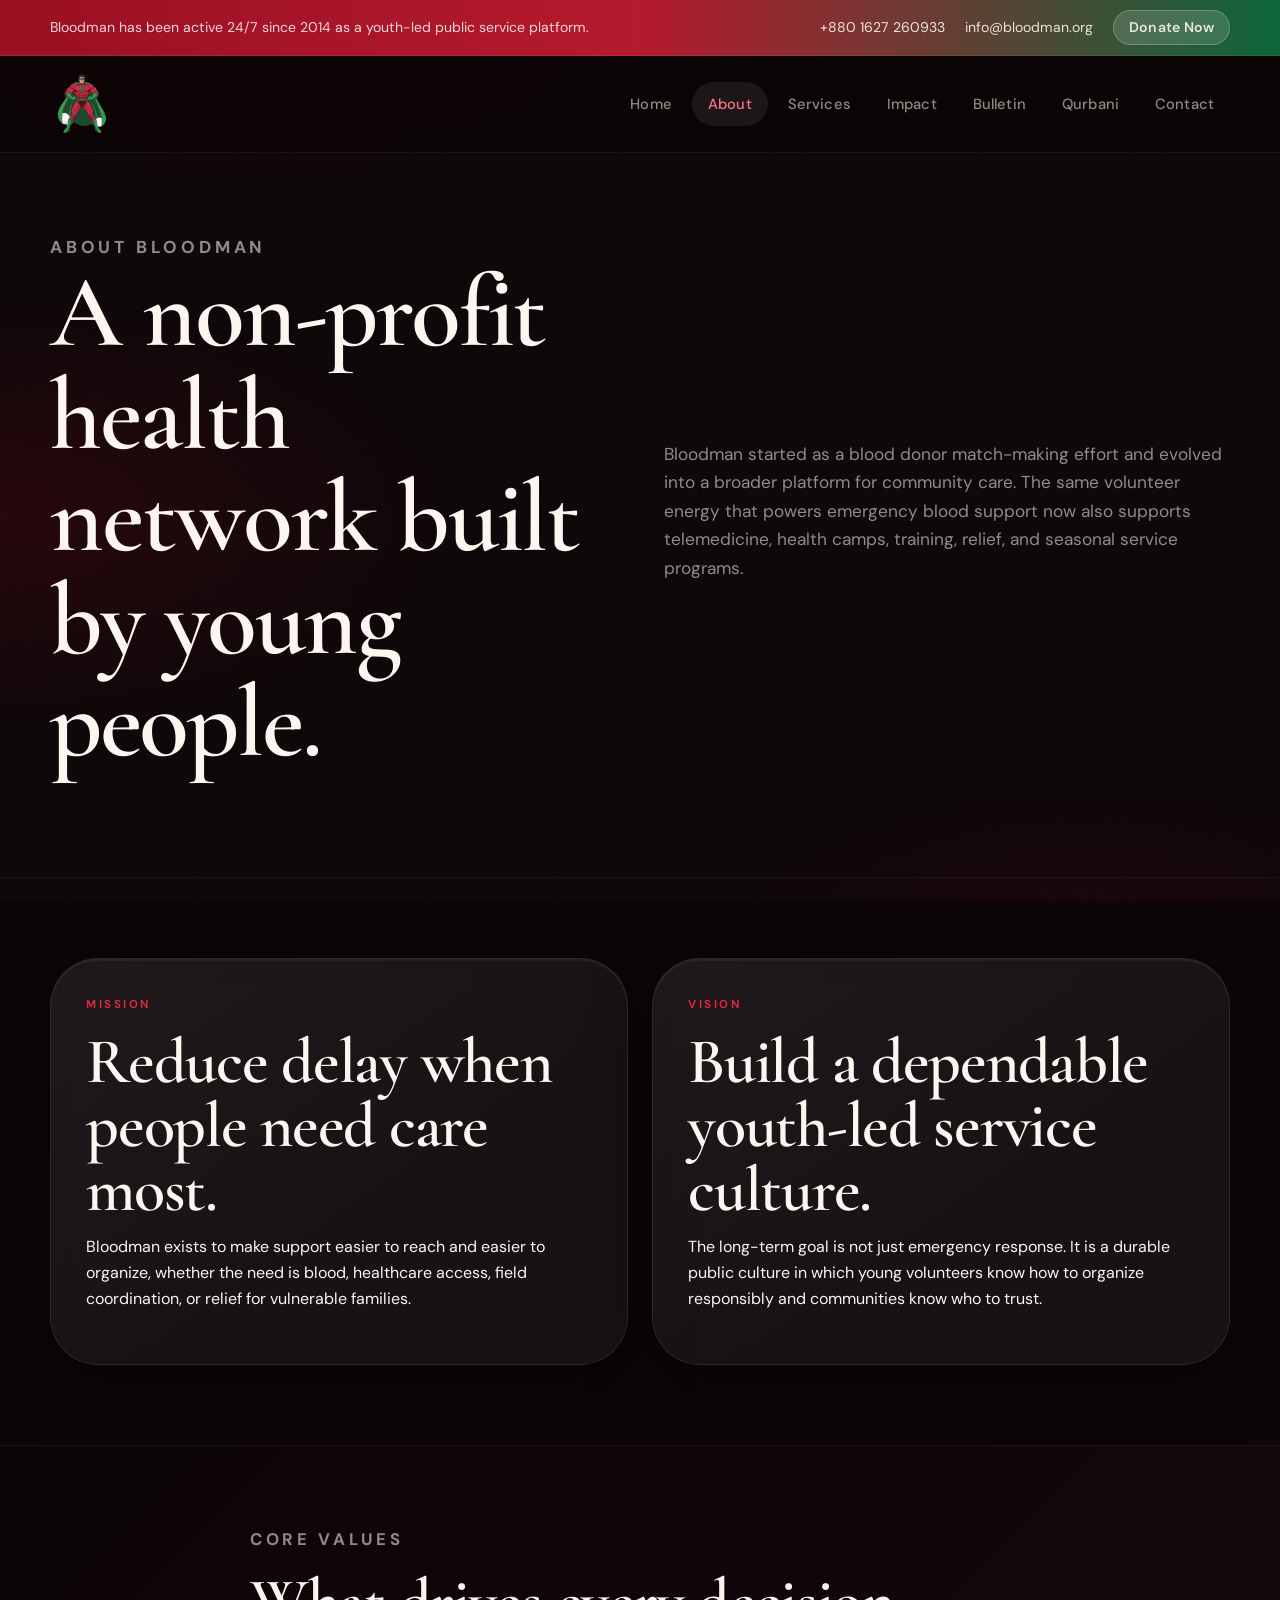
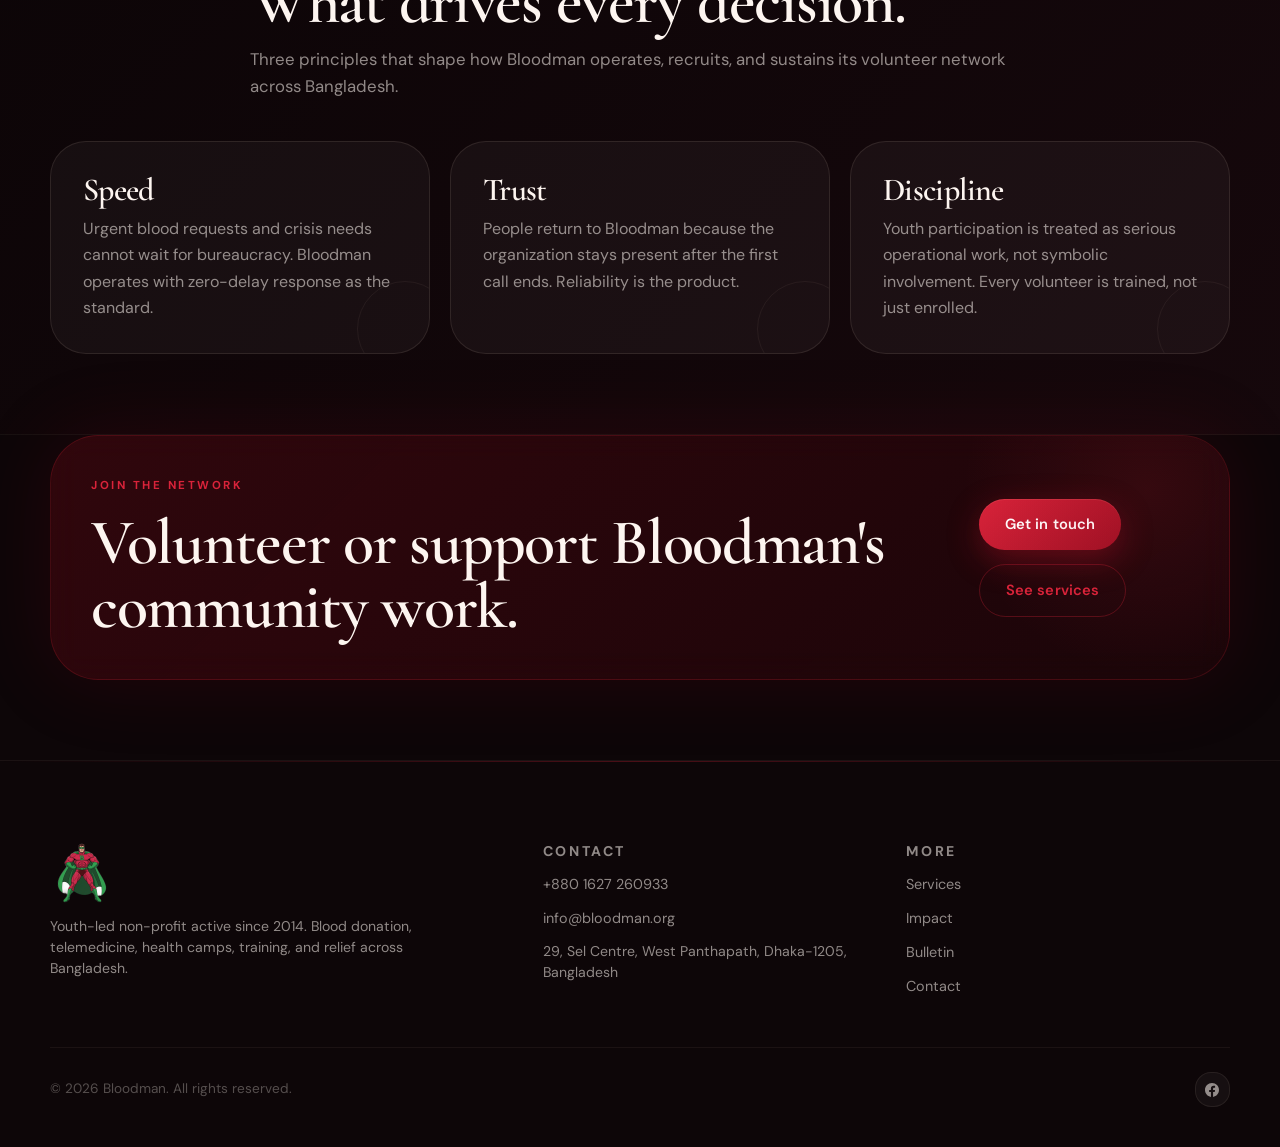
==== commit 5f3cece0: "Remove brand copy from navigation across multiple HTML files and update logo dimensions in CSS" ====
--- a/about.html
+++ b/about.html
@@ -30,7 +30,6 @@
             <div class="container nav-container">
                 <a href="index.html" class="brand">
                     <img src="assets/bloodman-logo.png" alt="Bloodman logo" class="brand-logo">
-                    <span class="brand-copy"><strong>Bloodman</strong></span>
                     </a>
                 <button class="menu-toggle" type="button" aria-expanded="false" aria-controls="primary-nav" aria-label="Toggle navigation">
                     <span></span>
--- a/css/style.css
+++ b/css/style.css
@@ -211,8 +211,8 @@
 }
 
 .brand-logo {
-    height: 52px;
-    width: 52px;
+    height: 64px;
+    width: 64px;
     object-fit: contain;
     transition: transform var(--dur-mid) var(--ease-spring);
 }
@@ -1520,7 +1520,7 @@
 
     .section, .hero-home, .impact-strip, .page-hero { padding: 3.5rem 0; }
 
-    .brand-logo { height: 40px; width: auto; }
+    .brand-logo { height: 50px; width: auto; }
 
     h1 { font-size: clamp(2.8rem, 12vw, 4rem); }
     h2 { font-size: clamp(1.9rem, 8vw, 3rem); }
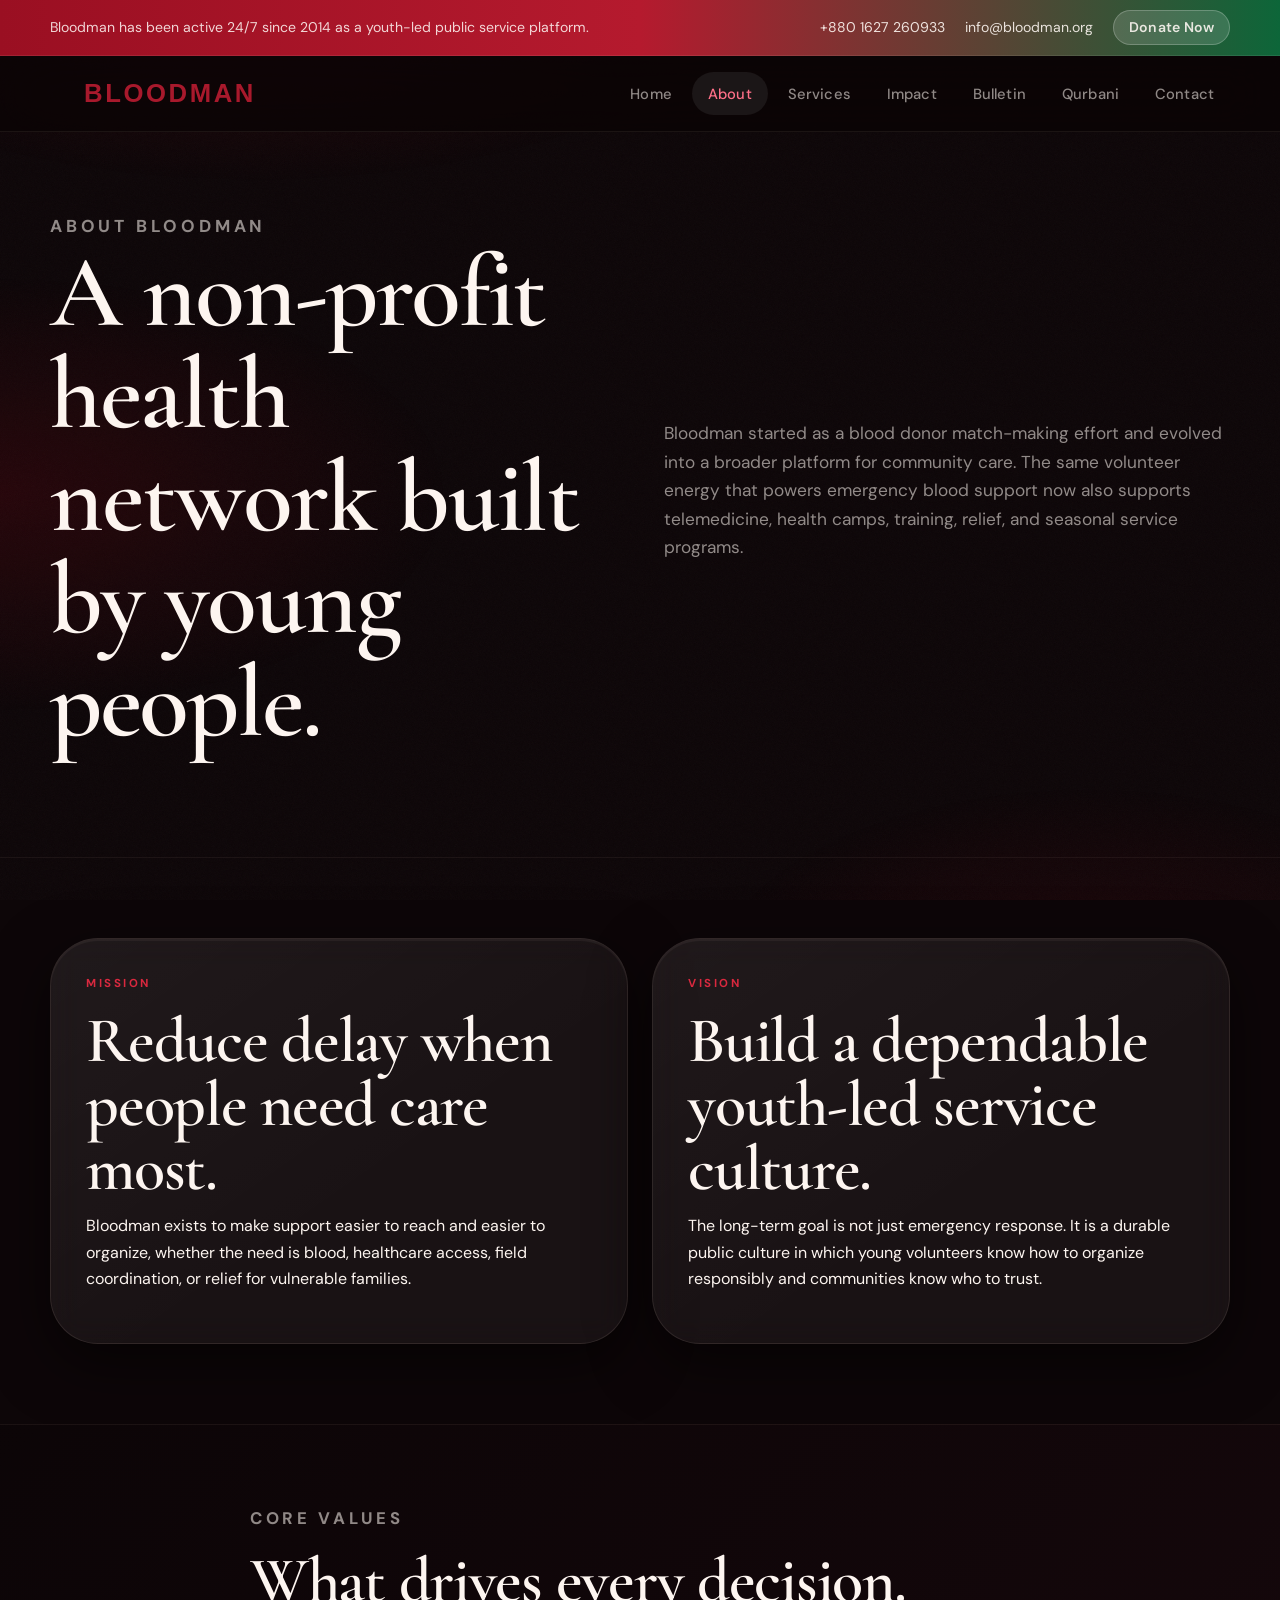
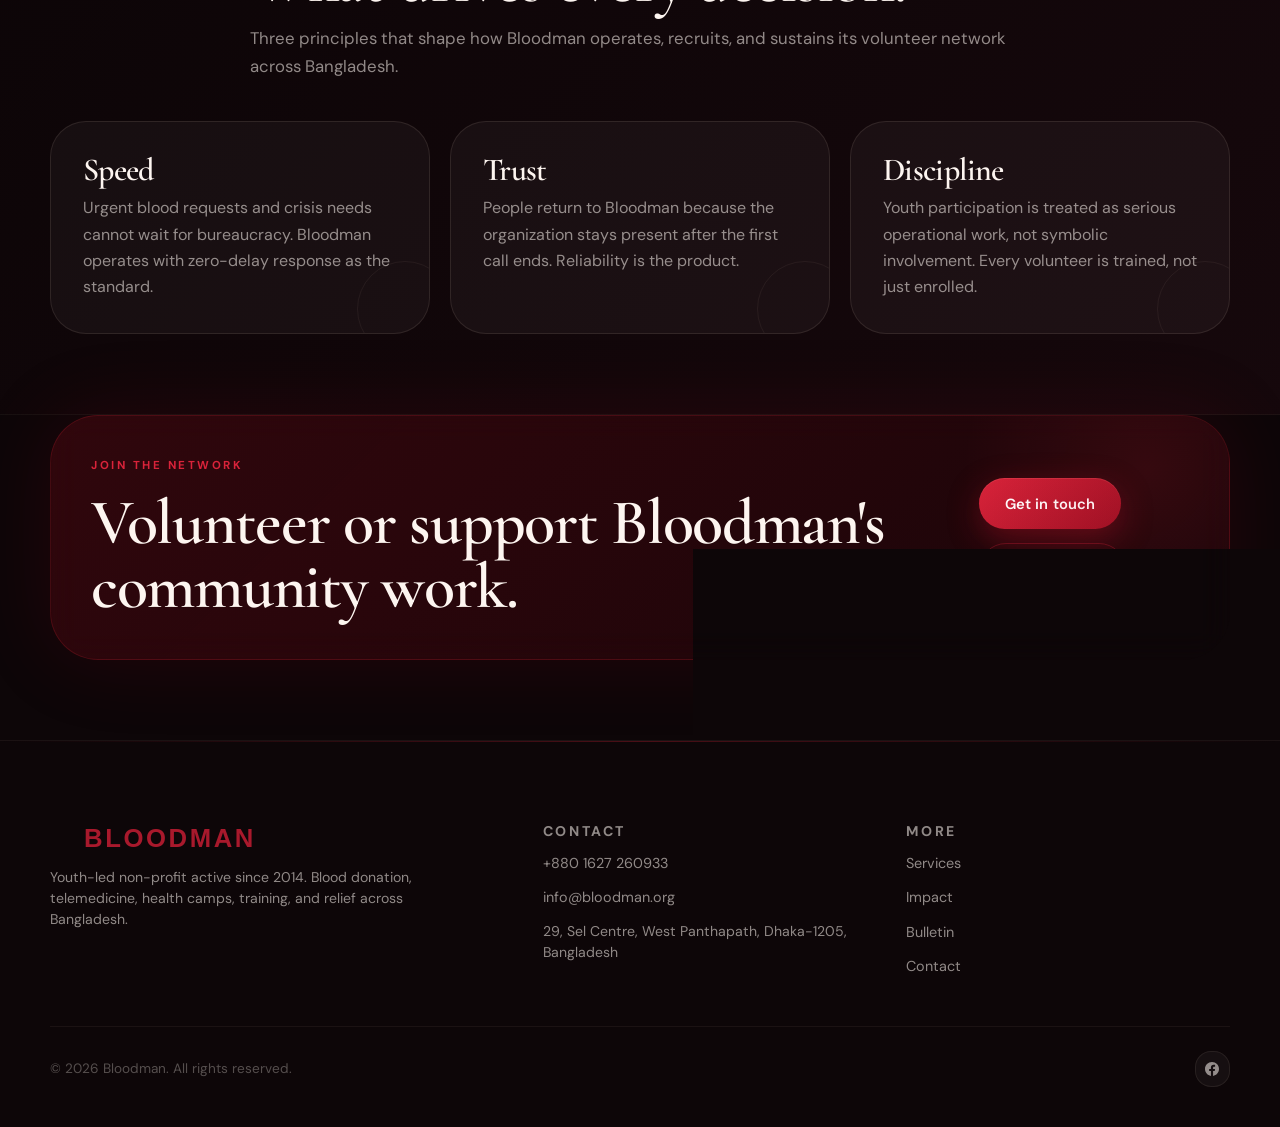
==== commit 998f3c46: "Update logo format to SVG and adjust dimensions across multiple HTML and CSS files" ====
--- a/about.html
+++ b/about.html
@@ -4,8 +4,8 @@
     <meta charset="UTF-8">
     <meta name="viewport" content="width=device-width, initial-scale=1.0">
     <title>About Bloodman</title>
-    <link rel="icon" type="image/png" href="assets/bloodman-logo.png">
-    <link rel="apple-touch-icon" href="assets/bloodman-logo.png">
+    <link rel="icon" type="image/svg+xml" href="assets/bloodman-logo.svg">
+    <link rel="apple-touch-icon" href="assets/bloodman-logo.svg">
     <meta name="description" content="Learn about Bloodman, a youth-led non-profit platform for blood donor matching, telemedicine, relief, and social good in Bangladesh.">
     <link rel="preconnect" href="https://fonts.googleapis.com">
     <link rel="preconnect" href="https://fonts.gstatic.com" crossorigin>
@@ -29,7 +29,7 @@
         <header class="navbar">
             <div class="container nav-container">
                 <a href="index.html" class="brand">
-                    <img src="assets/bloodman-logo.png" alt="Bloodman logo" class="brand-logo">
+                    <img src="assets/bloodman-logo.svg" alt="Bloodman logo" class="brand-logo">
                     </a>
                 <button class="menu-toggle" type="button" aria-expanded="false" aria-controls="primary-nav" aria-label="Toggle navigation">
                     <span></span>
@@ -136,7 +136,7 @@
             <div class="container footer-grid">
                 <div>
                     <a href="index.html" class="brand footer-brand">
-                        <img src="assets/bloodman-logo.png" alt="Bloodman logo" class="brand-logo">
+                        <img src="assets/bloodman-logo.svg" alt="Bloodman logo" class="brand-logo">
                         
                     </a>
                     <p class="footer-about">Youth-led non-profit active since 2014. Blood donation, telemedicine, health camps, training, and relief across Bangladesh.</p>
--- a/css/style.css
+++ b/css/style.css
@@ -211,8 +211,9 @@
 }
 
 .brand-logo {
-    height: 64px;
-    width: 64px;
+    height: 36px;
+    width: auto;
+    max-width: 240px;
     object-fit: contain;
     transition: transform var(--dur-mid) var(--ease-spring);
 }
@@ -1520,7 +1521,7 @@
 
     .section, .hero-home, .impact-strip, .page-hero { padding: 3.5rem 0; }
 
-    .brand-logo { height: 50px; width: auto; }
+    .brand-logo { height: 28px; width: auto; max-width: 160px; }
 
     h1 { font-size: clamp(2.8rem, 12vw, 4rem); }
     h2 { font-size: clamp(1.9rem, 8vw, 3rem); }
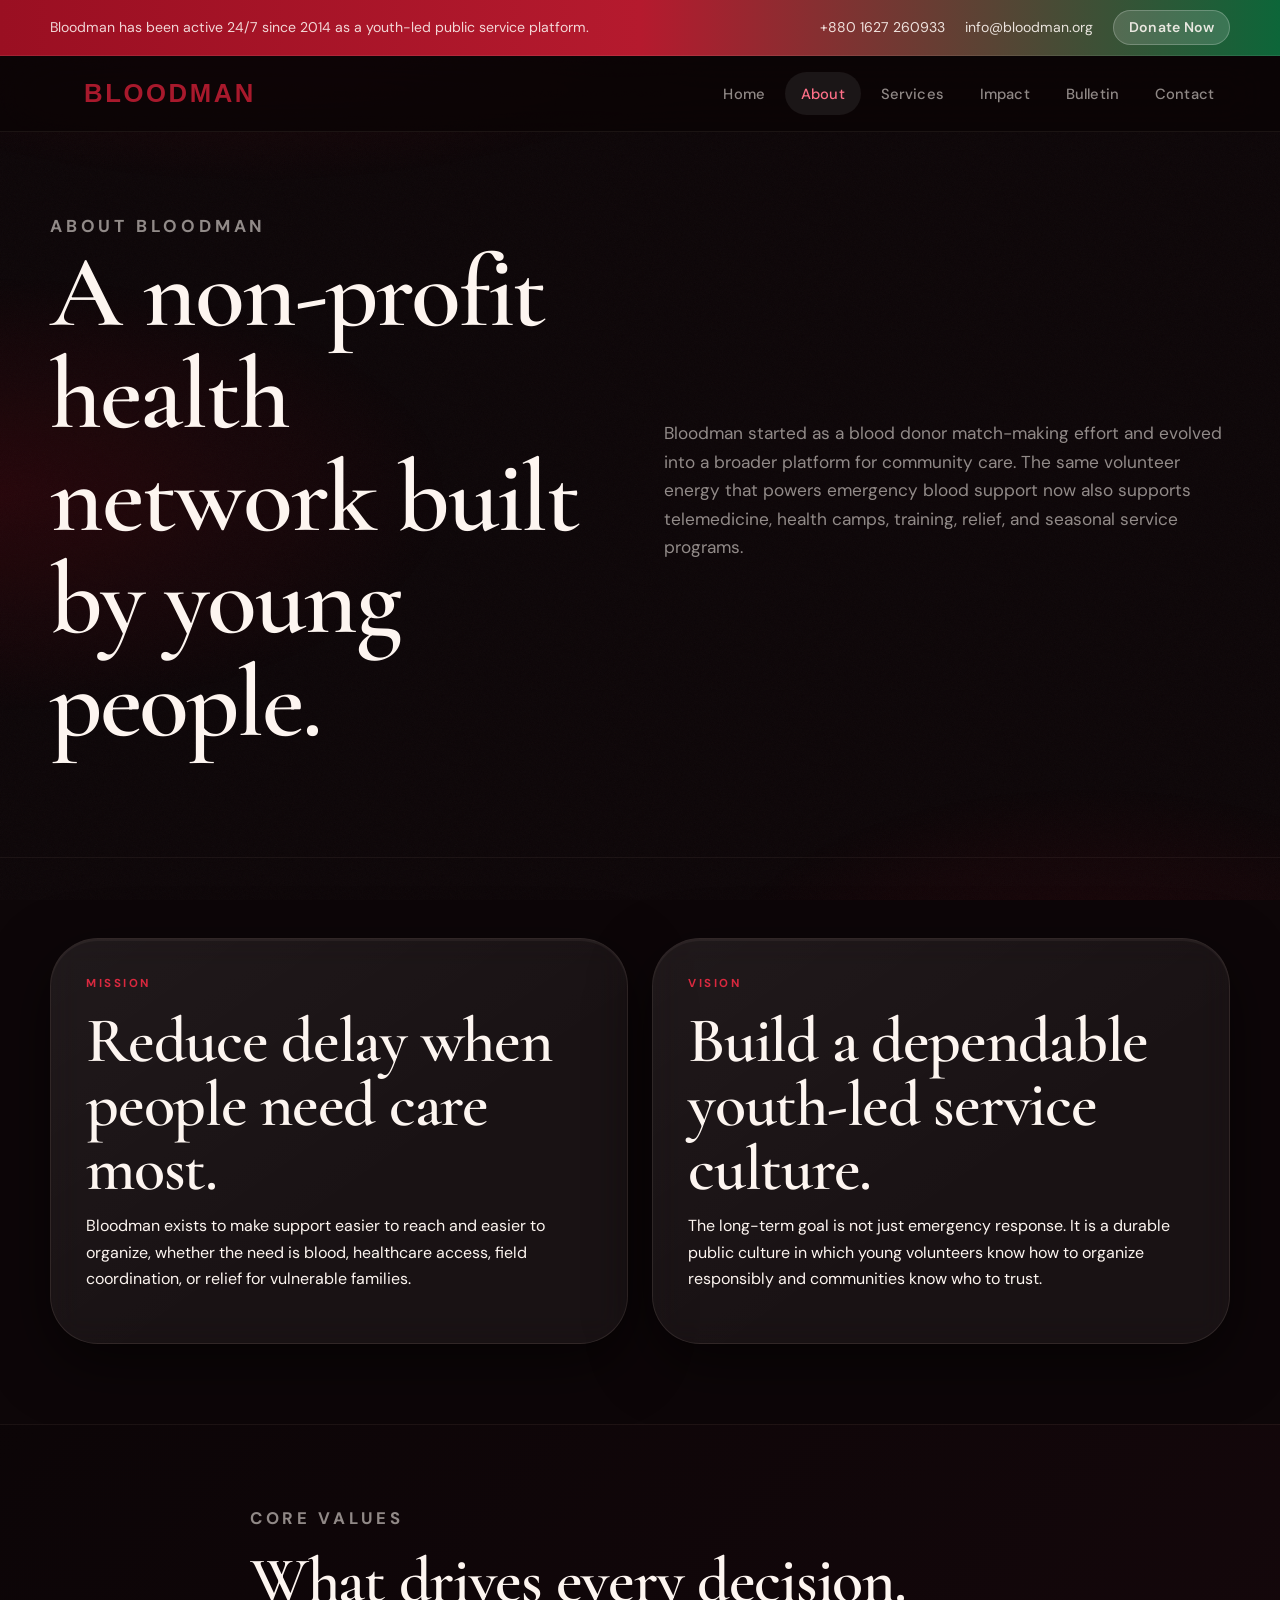
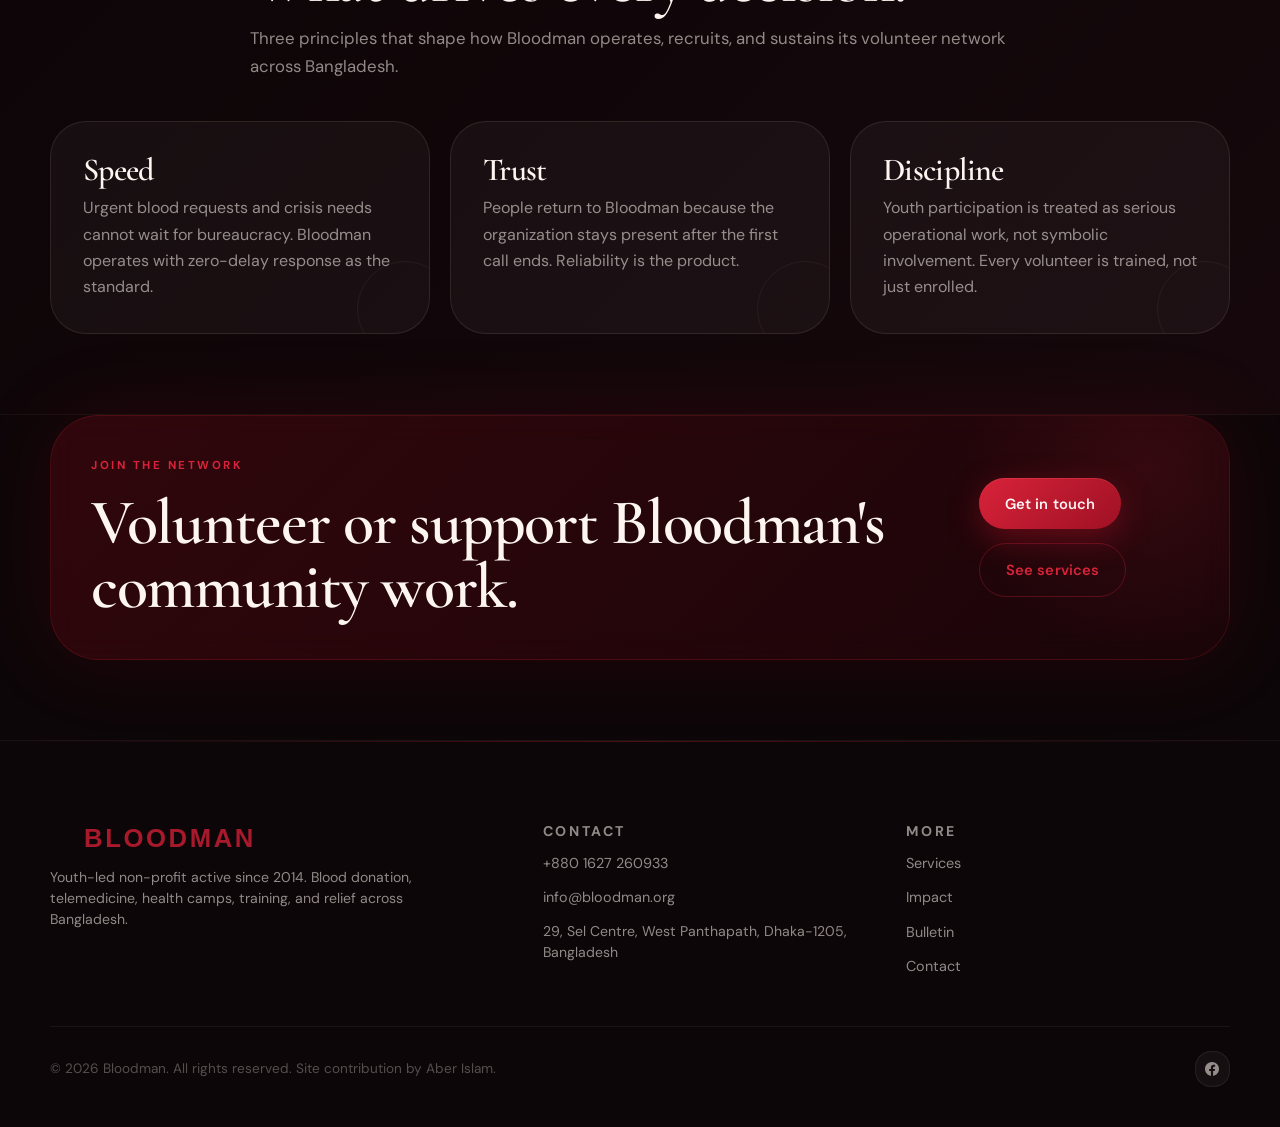
==== commit 60e7f997: "Remove Qurbani section and simplify contact flow" ====
--- a/about.html
+++ b/about.html
@@ -55,7 +55,6 @@
                                 <li><a href="bulletin.html#tv-coverage">TV Coverage</a></li>
                             </ul>
                         </li>
-                        <li><a href="qurbani.html">Qurbani</a></li>
                         <li><a href="contact.html">Contact</a></li>
                     </ul>
                 </nav>
@@ -156,7 +155,7 @@
                 </div>
             </div>
             <div class="container footer-bottom">
-                <p>&copy; 2026 Bloodman. All rights reserved.</p>
+                <p>&copy; 2026 Bloodman. All rights reserved. Site contribution by <a href="https://github.com/iamaber" target="_blank" rel="noreferrer">Aber Islam</a>.</p>
                 <div class="footer-socials">
                     <a href="https://www.facebook.com/BloodmanBD/" target="_blank" rel="noreferrer" class="footer-social-link" aria-label="Facebook">
                         <svg width="14" height="14" viewBox="0 0 24 24" fill="currentColor"><path d="M24 12.073c0-6.627-5.373-12-12-12s-12 5.373-12 12c0 5.99 4.388 10.954 10.125 11.854v-8.385H7.078v-3.47h3.047V9.43c0-3.007 1.792-4.669 4.533-4.669 1.312 0 2.686.235 2.686.235v2.953H15.83c-1.491 0-1.956.925-1.956 1.874v2.25h3.328l-.532 3.47h-2.796v8.385C19.612 23.027 24 18.062 24 12.073z"/></svg>
